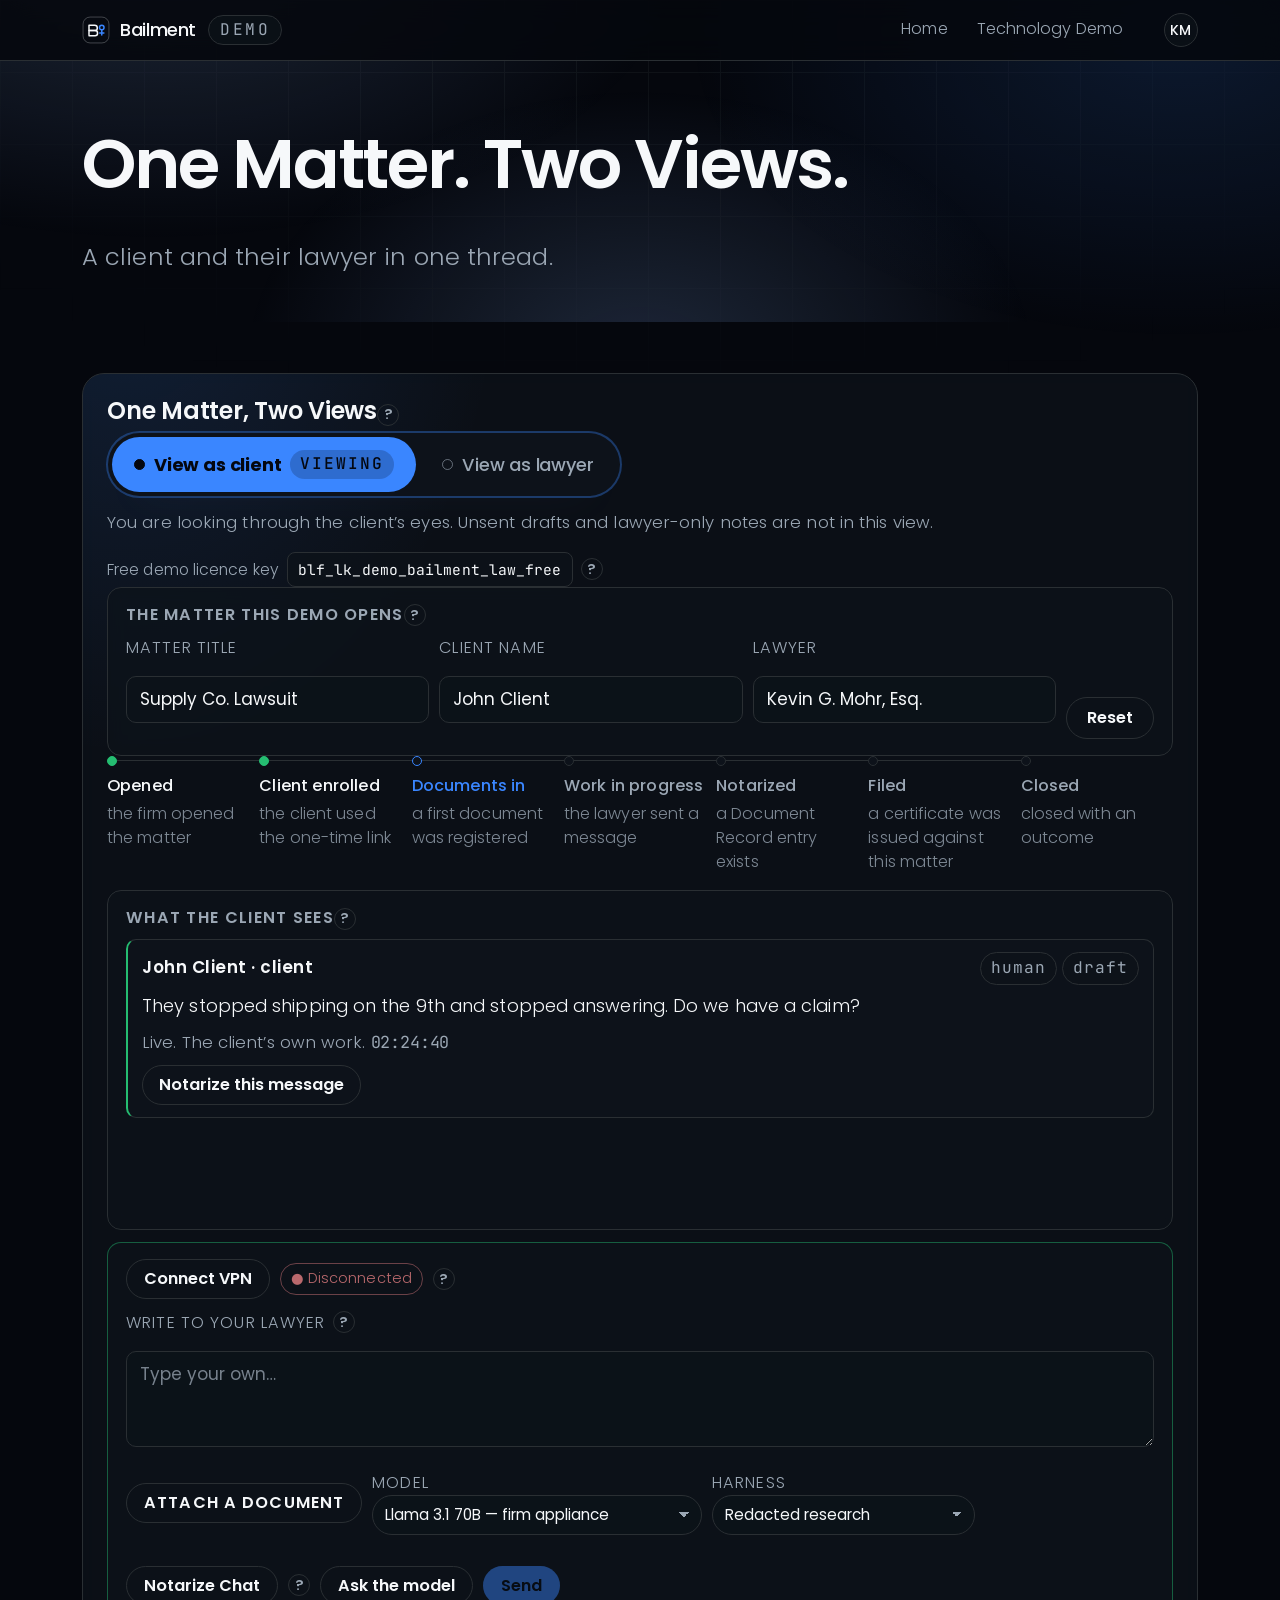
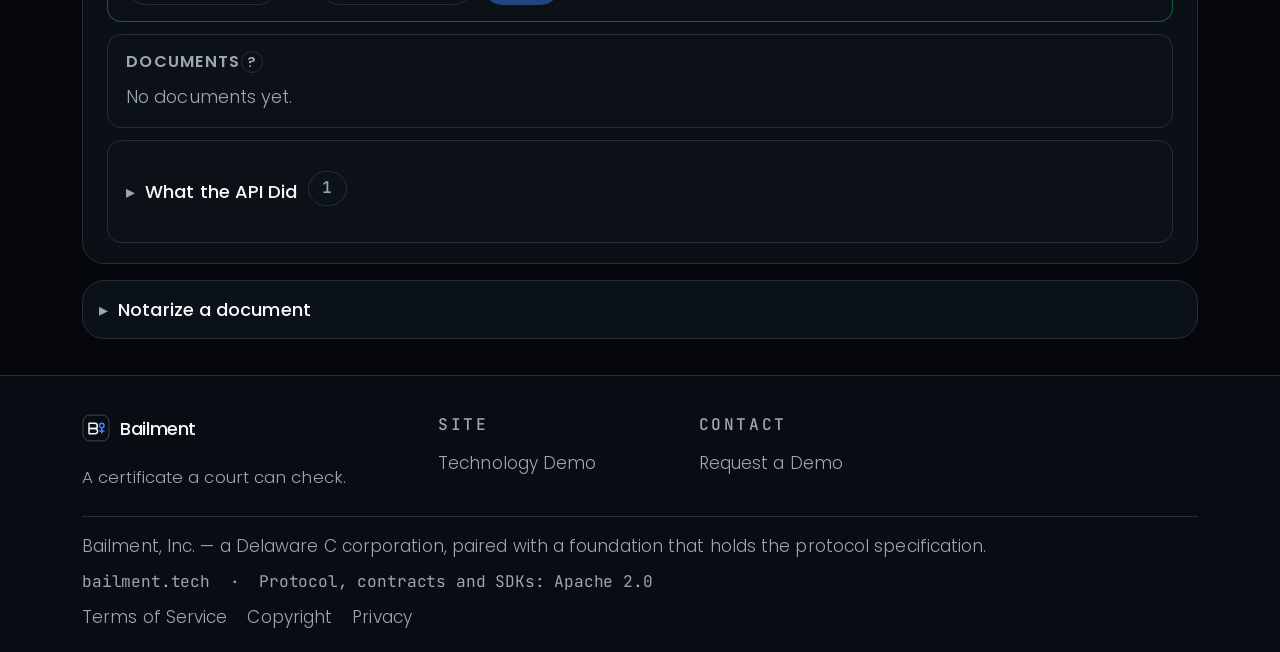
==== workplace.html @ ba3ec566 "Bailment site (bailment.tech) Co-Authored-By: Claude Opus 5.5 <noreply@anthropic.com>" ====
<!DOCTYPE html>
<html lang="en">
<head>
  <meta charset="utf-8">
  <meta name="viewport" content="width=device-width, initial-scale=1">
  <meta http-equiv="Cache-Control" content="no-cache">
  <title>Workplace &mdash; one matter, two views | Bailment</title>
  <meta name="description" content="A client and their lawyer in one thread, with AI on the firm's own hardware. Flip the switch and see what each side can see.">
  <meta name="color-scheme" content="dark">
  <link rel="canonical" href="https://bailment.tech/workplace.html">
  <link rel="icon" href="assets/favicon.svg" type="image/svg+xml">
  <meta property="og:type" content="website">
  <meta property="og:site_name" content="Bailment">
  <meta property="og:title" content="Workplace &mdash; one matter, two views | Bailment">
  <meta property="og:description" content="A client and their lawyer in one thread, with AI on the firm's own hardware. Flip the switch and see what each side can see.">
  <meta property="og:url" content="https://bailment.tech/workplace.html">
  <meta property="og:image" content="https://bailment.tech/assets/og.png">
  <meta property="og:image:width" content="1200">
  <meta property="og:image:height" content="630">
  <meta property="og:image:alt" content="Bailment - a certificate a court can check">
  <meta name="twitter:card" content="summary_large_image">
  <meta name="twitter:title" content="Workplace &mdash; one matter, two views | Bailment">
  <meta name="twitter:description" content="A client and their lawyer in one thread, with AI on the firm's own hardware. Flip the switch and see what each side can see.">
  <meta name="twitter:image" content="https://bailment.tech/assets/og.png">
  <link rel="stylesheet" href="style.css?v=12">
  <link rel="stylesheet" href="app/app.css?v=20">
</head>
<body>
<a class="skip" href="#main">Skip to content</a>
<header class="nav">
  <div class="wrap nav-inner">
    <a class="brand" href="index.html">
      <svg viewBox="0 0 32 32" role="img" aria-label="Bailment mark" focusable="false"><title>Bailment</title><rect x="1.2" y="1.2" width="29.6" height="29.6" rx="8" fill="none" stroke="currentColor" stroke-opacity=".28"/><path d="M8 21.5V10.5h6.4a3.1 3.1 0 0 1 0 6.2H8" fill="none" stroke="currentColor" stroke-width="1.7" stroke-linecap="round" stroke-linejoin="round"/><path d="M8 16.7h6.9a2.9 2.9 0 0 1 0 5.8H8" fill="none" stroke="currentColor" stroke-width="1.7" stroke-linecap="round" stroke-linejoin="round"/><circle cx="22.6" cy="13.1" r="2.6" fill="none" stroke="#3A86FF" stroke-width="1.7"/><path d="M22.6 15.7v5.9" stroke="#3A86FF" stroke-width="1.7" stroke-linecap="round"/><path d="M20.2 19.4h4.8" stroke="#3A86FF" stroke-width="1.7" stroke-linecap="round"/></svg>
      <span class="brand-name">Bailment</span>
    </a>
    <span class="stage" data-config="demoBanner" title="Working demonstration, not a production deployment">demo</span>
    <nav aria-label="Main">
      <ul class="nav-links">
        <li><a href="index.html">Home</a></li>
        <li><a href="all-together.html">Technology Demo</a></li>
      </ul>
    </nav>
  </div>
</header>

<main id="main">

<section class="hero">
  <div class="wrap">
    <h1>One Matter. Two Views.</h1>
    <p class="lead">A client and their lawyer in one thread.</p>
  </div>
</section>

<section class="section tight">
  <div class="wrap">
    <!-- MOUNT POINT: workplace console (app/workplace.js) -->
    <section class="widget" id="widget-workplace" data-widget="workplace" aria-label="Workplace console">
      <p class="widget-placeholder">Loading&hellip;</p>
    </section>
    <!-- END MOUNT POINT -->
    <details class="wp-fold" id="notarize">
      <summary>Notarize a document</summary>
      <!-- MOUNT POINT: notarize demo (app/notarize.js) -->
      <section class="widget" id="widget-notarize" data-widget="notarize" aria-label="Notarize demo">
        <p class="widget-placeholder">Loading&hellip;</p>
      </section>
      <!-- END MOUNT POINT -->
    </details>

<dialog id="wp-certify" class="wp-dialog" aria-label="Certificate generator">
  <form method="dialog" class="wp-dialog-top">
    <strong>Certify this document</strong>
    <button class="btn ghost" value="close">Close</button>
  </form>
  <!-- MOUNT POINT: the same certificate builder the Certificate Generator page mounts -->
  <section class="widget" id="widget-certificate" data-widget="certificate" data-mode="build" aria-label="Certificate builder">
    <p class="widget-placeholder">Loading&hellip;</p>
  </section>
  <!-- END MOUNT POINT -->
</dialog>
  </div>
</section>

</main>

<footer class="footer">
  <div class="wrap">
    <div class="footer-grid">
      <div>
        <a class="brand" href="index.html">
          <svg viewBox="0 0 32 32" role="img" aria-label="Bailment mark" focusable="false"><title>Bailment</title><rect x="1.2" y="1.2" width="29.6" height="29.6" rx="8" fill="none" stroke="currentColor" stroke-opacity=".28"/><path d="M8 21.5V10.5h6.4a3.1 3.1 0 0 1 0 6.2H8" fill="none" stroke="currentColor" stroke-width="1.7" stroke-linecap="round" stroke-linejoin="round"/><path d="M8 16.7h6.9a2.9 2.9 0 0 1 0 5.8H8" fill="none" stroke="currentColor" stroke-width="1.7" stroke-linecap="round" stroke-linejoin="round"/><circle cx="22.6" cy="13.1" r="2.6" fill="none" stroke="#3A86FF" stroke-width="1.7"/><path d="M22.6 15.7v5.9" stroke="#3A86FF" stroke-width="1.7" stroke-linecap="round"/><path d="M20.2 19.4h4.8" stroke="#3A86FF" stroke-width="1.7" stroke-linecap="round"/></svg>
          <span class="brand-name">Bailment</span>
        </a>
        <p class="muted" style="margin-top:14px;max-width:36ch;font-size:.98rem">
          A certificate a court can check.
        </p>
      </div>
      <div>
        <h4>Site</h4>
        <ul>
          <li><a href="all-together.html">Technology Demo</a></li>
        </ul>
      </div>
      <div>
        <h4>Contact</h4>
        <ul>
          <li><a href="mailto:admin@bailment.tech" data-config="contactEmail">Request a Demo</a></li>
          </ul>
      </div>
    </div>
    <div class="footer-bottom">
      <p>Bailment, Inc. &mdash; a Delaware C corporation, paired with a foundation that holds the protocol specification.</p>
      <p class="mono">bailment.tech &nbsp;&middot;&nbsp; Protocol, contracts and SDKs: Apache&nbsp;2.0</p>
      <ul class="footer-legal">
        <li><a href="terms.html">Terms of Service</a></li>
        <li><a href="copyright.html">Copyright</a></li>
        <li><a href="privacy.html">Privacy</a></li>
      </ul>
    </div>
  </div>
</footer>
<script src="app/crypto.js?v=5"></script>
<script src="app/ui.js?v=11"></script>
<script src="app/notarize.js?v=9"></script>
<script src="app/certificate.js?v=21"></script>
<script src="app/workplace.js?v=28"></script>
<script>
window.addEventListener('load', function () {
  setTimeout(function () {
    var mounts = document.querySelectorAll('.widget');
    for (var i = 0; i < mounts.length; i++) {
      if (!mounts[i].querySelector('.widget-placeholder')) continue;
      mounts[i].innerHTML =
        '<p class="widget-placeholder">This demo did not load. If you opened the page from a file, ' +
        'run <b>serve.bat</b> in the project folder (or <b>python -m http.server 8000 --directory site</b>) ' +
        'and reopen it at <b>http://localhost:8000</b>.</p>';
    }
  }, 600);
});
</script>
<script src="app/profile.js?v=4"></script>
<script src="app/config.js?v=8"></script>
</body>
</html>
---- style.css ----
@import url("tokens.css?v=3");

/* Self-hosted fonts. No request leaves the visitor's browser for a third party.
   Files in assets/fonts/, latin subset, from Google Fonts under the SIL Open Font License. */
@font-face{font-family:Poppins;font-style:normal;font-weight:300;font-display:swap;src:url("assets/fonts/poppins-300.woff2") format("woff2")}
@font-face{font-family:Poppins;font-style:normal;font-weight:400;font-display:swap;src:url("assets/fonts/poppins-400.woff2") format("woff2")}
@font-face{font-family:Poppins;font-style:normal;font-weight:500;font-display:swap;src:url("assets/fonts/poppins-500.woff2") format("woff2")}
@font-face{font-family:Poppins;font-style:normal;font-weight:600;font-display:swap;src:url("assets/fonts/poppins-600.woff2") format("woff2")}
@font-face{font-family:'JetBrains Mono';font-style:normal;font-weight:100 800;font-display:swap;src:url("assets/fonts/jetbrains-mono-var.woff2") format("woff2")}


/* ---------------------------------------------------------------------------
   Bailment / Bailee — shared stylesheet
   Dark canvas, glass panels, hairline borders, radial halos, pill chips.
   Colours and fonts come from tokens.css. Do not redefine them here.
--------------------------------------------------------------------------- */

*,*::before,*::after{box-sizing:border-box}

/* :root, not html, on purpose. app/config.js appends a <style data-bailee-theme>
   block LAST in the head, and it used to carry `html{font-size:calc(100% * ...)}`
   and `body{font-size:calc(16px * ...)}` — which dragged the page back to a 16px
   root and a 16px body, exactly the "smaller and harder to read" Kevin reported.
   Two fixes, belt and braces: config.js now repeats these authored numbers
   (106.25% and 1.06rem) instead of 16px, AND a (0,1,0) `:root` with a (0,0,2)
   `html body` outranks that block's (0,0,1) selectors whatever the source order.
   Both still read --font-scale, so an administrator's scale hook keeps working on
   top of 17px. If these numbers move, move the pair in app/config.js with them. */
:root{
  -webkit-text-size-adjust:100%;
  scroll-behavior:smooth;
  /* UI pass v4: root is 106.25% of the reader's default (17px), so browser font
     settings still win. Every rem below is 17px-based. */
  font-size:calc(106.25% * var(--font-scale,1));
}

html body{
  margin:0;
  background:var(--canvas);
  color:var(--ink);
  font-family:var(--font-body);
  font-size:1.06rem;   /* ~18px, and stays 18px under the theme block */
  line-height:1.62;
  font-weight:300;
  letter-spacing:.005em;
  -webkit-font-smoothing:antialiased;
  overflow-x:hidden;
}

/* Page-wide ambient grid + halo, drawn behind everything. */
body::before{
  content:"";
  position:fixed; inset:0; z-index:-2;
  background-image:
    linear-gradient(to right,  var(--border-hairline) 1px, transparent 1px),
    linear-gradient(to bottom, var(--border-hairline) 1px, transparent 1px);
  background-size:72px 72px;
  opacity:.34;
  -webkit-mask-image:radial-gradient(ellipse 90% 60% at 50% 0%, #000 0%, transparent 78%);
  mask-image:radial-gradient(ellipse 90% 60% at 50% 0%, #000 0%, transparent 78%);
  pointer-events:none;
}
body::after{
  content:"";
  position:fixed; inset:0; z-index:-1;
  background:
    radial-gradient(760px 420px at 12% -6%,  var(--fx-halo-a), transparent 70%),
    radial-gradient(680px 420px at 92% 4%,   var(--fx-halo-b), transparent 72%);
  pointer-events:none;
}

img,svg{max-width:100%}
a{color:var(--accent);text-decoration:none}
a:hover{color:var(--accent-hover)}
a:focus-visible,button:focus-visible,input:focus-visible,select:focus-visible{
  outline:2px solid var(--accent); outline-offset:3px; border-radius:6px;
}

/* --- Type ---------------------------------------------------------------- */

h1,h2,h3,h4{
  font-family:var(--font-heading);
  font-weight:500;
  line-height:1.12;
  letter-spacing:-.022em;
  margin:0 0 .5em;
  color:var(--ink);
}
h1{font-size:clamp(2.1rem,6.4vw,4.1rem);font-weight:600;letter-spacing:-.032em}
h2{font-size:clamp(1.55rem,3.6vw,2.5rem);letter-spacing:-.026em}
h3{font-size:clamp(1.16rem,1.8vw,1.42rem);font-weight:500}
h4{font-size:1.06rem;font-weight:500}
p{margin:0 0 .92em}
p:last-child{margin-bottom:0}
strong{font-weight:500;color:var(--ink)}
small{font-size:.95rem}

.lead{
  font-size:clamp(1.14rem,2vw,1.42rem);
  line-height:1.56;
  color:var(--fg-muted);
  font-weight:300;
  max-width:62ch;
}
.muted{color:var(--fg-muted)}
.mono{font-family:var(--font-mono);font-size:.95em;letter-spacing:-.01em}
.hash{
  font-family:var(--font-mono);
  font-size:.95rem;
  line-height:1.55;
  color:var(--brand-200);
  word-break:break-all;
  letter-spacing:-.02em;
}
.accent{color:var(--accent)}

.eyebrow{
  display:inline-block;
  font-family:var(--font-mono);
  font-size:.95rem;
  font-weight:500;
  letter-spacing:.18em;
  line-height:1.45;
  text-transform:uppercase;
  color:var(--accent);
  margin:0 0 .7rem;
}
.eyebrow.dim{color:var(--fg-muted)}

/* --- Layout -------------------------------------------------------------- */

.wrap{
  width:100%;
  max-width:var(--maxw);
  margin-inline:auto;
  padding-inline:clamp(18px,4vw,32px);
}
.section{padding-block:clamp(34px,4.2vw,60px);position:relative}
.section.tight{padding-block:clamp(24px,2.8vw,40px)}
.section + .section{border-top:1px solid var(--border-hairline)}
.section-head{max-width:70ch;margin-bottom:clamp(14px,2vw,24px)}
.section-head p{color:var(--fg-muted)}

.grid{display:grid;gap:18px}
@media(min-width:640px){
  .grid.cols-2{grid-template-columns:repeat(2,1fr)}
  .grid.cols-3{grid-template-columns:repeat(2,1fr)}
  .grid.cols-4{grid-template-columns:repeat(2,1fr)}
}
@media(min-width:960px){
  .grid.cols-3{grid-template-columns:repeat(3,1fr)}
  .grid.cols-4{grid-template-columns:repeat(4,1fr)}
  .grid.split{grid-template-columns:1.05fr .95fr;gap:clamp(24px,4vw,56px);align-items:center}
}
.stack > * + *{margin-top:clamp(12px,1.6vw,18px)}

/* --- Nav ----------------------------------------------------------------- */

.nav{
  position:sticky; top:0; z-index:50;
  background:color-mix(in srgb, var(--canvas) 86%, transparent);
  backdrop-filter:blur(14px);
  -webkit-backdrop-filter:blur(14px);
  border-bottom:1px solid var(--border-hairline);
}
/* UI pass v3 — the row must never drop a link.
   Wide (>=1160px): brand + all seven links on one line.
   Narrower: the links take their own full-width line and become a single
   NO-WRAP horizontal strip that scrolls. Nothing wraps below the fold and
   all seven labels stay reachable at 360 / 768 / 1280 and at 1440@150%. */
.nav-inner{
  display:flex; align-items:center; gap:12px;
  min-height:60px;
  flex-wrap:wrap;
  padding-block:8px;
}
.nav-inner > nav{order:3;flex:1 1 100%;min-width:0}
@media(min-width:1160px){
  .nav-inner > nav{order:0;flex:0 1 auto;margin-left:auto}
}
.brand{display:inline-flex;align-items:center;gap:10px;color:var(--ink);flex:0 0 auto}
.brand:hover{color:var(--ink)}
.brand svg{display:block;width:28px;height:28px;flex:0 0 auto}
.brand-name{font-weight:500;font-size:1.06rem;letter-spacing:-.02em;white-space:nowrap}
.brand-name span{color:var(--fg-muted);font-weight:300}

.nav-links{
  display:flex; align-items:center; gap:3px;
  flex-wrap:nowrap;
  overflow-x:auto; overflow-y:hidden;
  overscroll-behavior-x:contain;
  -webkit-overflow-scrolling:touch;
  scrollbar-width:thin;
  scrollbar-color:var(--accent-ring) transparent;
  scroll-snap-type:x proximity;
  list-style:none; padding:0 2px 3px; margin-block:0;
  max-width:100%;
}
.nav-links::-webkit-scrollbar{height:4px}
.nav-links::-webkit-scrollbar-thumb{background:var(--accent-ring);border-radius:999px}
.nav-links::-webkit-scrollbar-track{background:transparent}
.nav-links li{flex:0 0 auto;scroll-snap-align:center}
.nav-links a{
  display:inline-block;
  padding:8px 12px;
  border-radius:999px;
  font-size:.95rem;
  line-height:1.3;
  color:var(--fg-muted);
  border:1px solid transparent;
  white-space:nowrap;
}
.nav-links a:hover{color:var(--ink);background:var(--chip-bg)}
.nav-links a[aria-current="page"]{
  color:var(--ink);
  background:var(--accent-subtle);
  border-color:var(--accent-ring);
}
@media(max-width:560px){
  .nav-inner{min-height:0;gap:10px}
  .nav-links{gap:2px}
  .nav-links a{padding:8px 10px}
}


/* --- Buttons ------------------------------------------------------------- */

.btn{
  display:inline-flex;align-items:center;justify-content:center;gap:9px;
  padding:12px 22px;
  border-radius:999px;
  border:1px solid transparent;
  font-family:var(--font-body);
  font-size:1rem;font-weight:500;
  line-height:1;
  cursor:pointer;
  text-align:center;
  transition:background .15s ease,border-color .15s ease,color .15s ease,transform .15s ease;
}
.btn svg{width:16px;height:16px;flex:0 0 auto}
.btn-primary{background:var(--accent);color:#04070d;border-color:var(--accent)}
.btn-primary:hover{background:var(--accent-hover);border-color:var(--accent-hover);color:#04070d}
.btn-ghost{background:var(--chip-bg);color:var(--ink);border-color:var(--border-hairline)}
.btn-ghost:hover{color:var(--ink);border-color:var(--accent-ring);background:var(--accent-subtle)}
.btn-row{display:flex;flex-wrap:wrap;gap:12px;margin-top:16px}
@media(max-width:400px){.btn{width:100%}}

/* --- Panels & chips ------------------------------------------------------ */

.panel{
  background:var(--panel-bg);
  border:1px solid var(--border-hairline);
  border-radius:var(--radius);
  padding:clamp(20px,2.6vw,28px);
  backdrop-filter:blur(8px);
  -webkit-backdrop-filter:blur(8px);
  position:relative;
}
/* backdrop-filter makes every panel its own stacking context, so a "?" tip would sit under
   the next panel; lift the panel whose tip is open */
.panel:has(.wm-help:hover),.panel:has(.wm-q:focus){z-index:5}
.panel.lg{border-radius:var(--radius-lg);padding:clamp(24px,3.4vw,40px)}
.panel.hl{border-color:var(--accent-ring);box-shadow:0 0 0 1px var(--accent-ring),0 24px 60px -40px var(--fx-glow)}
.panel h3{margin-bottom:.4em}
.panel p:last-child{margin-bottom:0}

.card-num{
  font-family:var(--font-mono);
  font-size:.95rem;letter-spacing:.14em;line-height:1.45;
  color:var(--accent);
  display:block;margin-bottom:9px;
}

.chip{
  display:inline-flex;align-items:center;gap:7px;
  padding:5px 12px;
  border-radius:999px;
  background:var(--chip-bg);
  border:1px solid var(--border-hairline);
  font-family:var(--font-mono);
  font-size:.95rem;
  line-height:1.4;
  letter-spacing:.06em;
  color:var(--fg-muted);
  white-space:nowrap;
}
.chip.on{color:var(--brand-200);border-color:var(--accent-ring);background:var(--accent-subtle)}
.chip-row{display:flex;flex-wrap:wrap;gap:8px}
.dot{width:6px;height:6px;border-radius:50%;background:var(--accent);flex:0 0 auto}

/* --- Stat band ----------------------------------------------------------- */

.stats{
  display:grid;gap:1px;
  background:var(--border-hairline);
  border:1px solid var(--border-hairline);
  border-radius:var(--radius);
  overflow:hidden;
  grid-template-columns:1fr;
}
@media(min-width:560px){.stats{grid-template-columns:repeat(2,1fr)}}
@media(min-width:960px){.stats{grid-template-columns:repeat(auto-fit,minmax(180px,1fr))}}
.stat{background:var(--neutral-950);padding:18px}
.stat b{
  display:block;
  font-size:clamp(1.6rem,3vw,2.1rem);
  font-weight:600;line-height:1.05;letter-spacing:-.03em;
  color:var(--ink);
  margin-bottom:6px;
}
.stat span{display:block;font-size:.95rem;color:var(--fg-muted);line-height:1.5}

/* --- Tables -------------------------------------------------------------- */

.scroll-x{
  overflow-x:auto;
  -webkit-overflow-scrolling:touch;
  border:1px solid var(--border-hairline);
  border-radius:var(--radius);
  background:var(--panel-bg);
}
.scroll-x > table{border:0;border-radius:0;background:transparent;margin:0;min-width:520px}
table{
  width:100%;
  border-collapse:collapse;
  font-size:1rem;
  line-height:1.55;
}
caption{
  caption-side:top;
  text-align:left;
  padding:14px 16px 0;
  color:var(--fg-muted);
  font-size:.95rem;
}
th,td{
  text-align:left;
  vertical-align:top;
  padding:12px 16px;
  border-bottom:1px solid var(--border-hairline);
}
thead th{
  font-family:var(--font-mono);
  font-weight:500;
  font-size:.95rem;
  letter-spacing:.12em;
  line-height:1.4;
  text-transform:uppercase;
  color:var(--accent);
  white-space:nowrap;
}
tbody th{font-weight:500;color:var(--ink)}
tbody td{color:var(--fg-muted)}
tbody tr:last-child th,tbody tr:last-child td{border-bottom:0}
tbody tr:hover td,tbody tr:hover th{background:color-mix(in srgb,var(--brand-400) 5%,transparent)}
td .mono,th .mono{color:var(--brand-200)}
.num{font-family:var(--font-mono);color:var(--brand-200);white-space:nowrap}

/* --- Lists --------------------------------------------------------------- */

.ticks{list-style:none;padding:0;margin:0}
.ticks li{
  position:relative;
  padding-left:26px;
  margin-bottom:9px;
  color:var(--fg-muted);
}
.ticks li:last-child{margin-bottom:0}
.ticks li::before{
  content:"";
  position:absolute;left:0;top:.62em;
  width:9px;height:9px;border-radius:2px;
  background:var(--accent);
  box-shadow:0 0 12px var(--fx-glow);
}
.ticks.no li::before{background:var(--fg-muted);opacity:.5;box-shadow:none}
.ticks li strong{color:var(--ink)}

.kv{list-style:none;padding:0;margin:0}
.kv li{
  display:flex;flex-wrap:wrap;gap:6px 14px;
  padding:10px 0;
  border-bottom:1px solid var(--border-hairline);
}
.kv li:last-child{border-bottom:0}
.kv b{font-weight:500;min-width:180px;flex:0 0 auto}
.kv span{color:var(--fg-muted);flex:1 1 220px}

/* --- Hero ---------------------------------------------------------------- */

.hero{
  position:relative;
  padding-block:clamp(34px,5vw,68px) clamp(24px,3.6vw,46px);
  overflow:hidden;
}
.hero::before{
  content:"";
  position:absolute;
  left:50%;top:-30%;
  width:min(1100px,150vw);height:min(760px,110vw);
  transform:translateX(-50%);
  background:radial-gradient(closest-side, var(--fx-halo-a), transparent 72%);
  pointer-events:none;
}
.hero .wrap{position:relative}
.hero h1{max-width:18ch}
.hero .lead{margin-top:16px}

/* --- Certificate mock (hero visual) -------------------------------------- */

.cert{
  background:linear-gradient(160deg,color-mix(in srgb,var(--neutral-900) 72%,transparent),var(--panel-bg));
  border:1px solid var(--border-hairline);
  border-radius:var(--radius-lg);
  padding:clamp(20px,2.6vw,28px);
  box-shadow:0 40px 90px -60px var(--fx-glow);
  backdrop-filter:blur(10px);
  -webkit-backdrop-filter:blur(10px);
}
.cert-top{
  display:flex;justify-content:space-between;align-items:center;gap:12px;
  padding-bottom:14px;margin-bottom:16px;
  border-bottom:1px solid var(--border-hairline);
}
.cert-title{font-family:var(--font-mono);font-size:.95rem;letter-spacing:.12em;line-height:1.4;text-transform:uppercase;color:var(--fg-muted)}
.cert-claim{
  display:flex;gap:11px;align-items:flex-start;
  padding:10px 0;
  border-bottom:1px solid var(--border-hairline);
  font-size:1rem;
  line-height:1.5;
}
.cert-claim:last-of-type{border-bottom:0}
.cert-claim svg{width:17px;height:17px;flex:0 0 auto;margin-top:3px;color:var(--accent)}
.cert-foot{
  margin-top:16px;padding-top:14px;
  border-top:1px solid var(--border-hairline);
}

/* --- Diagrams ------------------------------------------------------------ */

.diagram{
  border:1px solid var(--border-hairline);
  border-radius:var(--radius);
  background:var(--panel-bg);
  padding:clamp(14px,2vw,22px);
  overflow-x:auto;
  -webkit-overflow-scrolling:touch;
}
.diagram svg{display:block;height:auto;min-width:880px;width:100%}
figure{margin:0}
figure > figcaption{margin-top:12px;font-size:.95rem;line-height:1.55;color:var(--fg-muted);max-width:76ch}

.stage{
  display:inline-flex;align-items:center;
  padding:3px 11px;
  border-radius:999px;
  border:1px solid var(--border-hairline);
  background:var(--chip-bg);
  font-family:var(--font-mono);
  font-size:.95rem;letter-spacing:.16em;line-height:1.4;text-transform:uppercase;
  color:var(--fg-muted);
  flex:0 0 auto;
}

.stage-note{
  display:flex;gap:10px;align-items:flex-start;
  margin:16px 0 0;
  font-size:.98rem;
  line-height:1.55;
  color:var(--fg-muted);
}
.stage-note::before{
  content:"";
  width:6px;height:6px;border-radius:50%;
  background:var(--accent);
  flex:0 0 auto;margin-top:.55em;
}

.skip{
  position:absolute;left:-9999px;top:0;
  background:var(--accent);color:#04070d;
  padding:10px 16px;border-radius:0 0 var(--radius-sm) 0;
  font-size:1rem;z-index:100;
}
.skip:focus{left:0;color:#04070d}
.dg-box{fill:var(--neutral-950);stroke:var(--border-hairline)}
.dg-box-a{fill:var(--accent-subtle);stroke:var(--accent-ring)}
.dg-t{fill:var(--ink);font-family:var(--font-body);font-size:13px;font-weight:400}
.dg-s{fill:var(--fg-muted);font-family:var(--font-mono);font-size:10.5px;letter-spacing:.06em}
.dg-l{fill:var(--accent);font-family:var(--font-mono);font-size:10px;letter-spacing:.06em}
.dg-line{stroke:var(--border-hairline);stroke-width:1.2;fill:none}
.dg-line-a{stroke:var(--accent);stroke-width:1.4;fill:none;opacity:.85}
.dg-bar{fill:var(--accent)}
.dg-bar-n{fill:var(--tint-ember)}
.dg-grid{stroke:var(--border-hairline);fill:none}

/* --- Callouts ------------------------------------------------------------ */

.note{
  border-left:2px solid var(--accent);
  padding:4px 0 4px 18px;
  color:var(--fg-muted);
  margin:16px 0;
}
.note strong{color:var(--ink)}
.quote{
  font-size:clamp(1.05rem,2.2vw,1.42rem);
  line-height:1.5;
  font-weight:300;
  letter-spacing:-.018em;
  color:var(--ink);
  max-width:56ch;
}
.quote cite{display:block;margin-top:13px;font-size:.95rem;line-height:1.45;font-style:normal;color:var(--fg-muted);font-family:var(--font-mono);letter-spacing:.1em;text-transform:uppercase}

/* --- CTA band ------------------------------------------------------------ */

.cta{
  position:relative;
  border:1px solid var(--accent-ring);
  border-radius:var(--radius-lg);
  padding:clamp(24px,4vw,48px);
  background:
    radial-gradient(700px 320px at 50% 0%, var(--fx-halo-b), transparent 70%),
    var(--panel-bg);
  text-align:center;
  overflow:hidden;
}
.cta h2{max-width:22ch;margin-inline:auto}
.cta .lead{margin-inline:auto}
.cta .btn-row{justify-content:center}

/* --- Widget mount points ------------------------------------------------- */

.widget{
  display:block;
  background:var(--panel-bg);
  border:1px solid var(--border-hairline);
  border-radius:var(--radius);
  padding:clamp(20px,2.6vw,28px);
  margin-block:16px;
  backdrop-filter:blur(8px);
  -webkit-backdrop-filter:blur(8px);
}
.widget-placeholder{color:var(--fg-muted);font-family:var(--font-mono);font-size:.95rem;line-height:1.6;margin:0}

/* --- Footer -------------------------------------------------------------- */

.footer{
  border-top:1px solid var(--border-hairline);
  padding-block:clamp(24px,3.2vw,38px) 22px;
  background:color-mix(in srgb,var(--neutral-950) 55%,transparent);
}
.footer-grid{display:grid;gap:22px;grid-template-columns:1fr}
@media(min-width:720px){.footer-grid{grid-template-columns:1.4fr 1fr 1fr 1fr}}
.footer h4{
  font-family:var(--font-mono);font-size:.95rem;font-weight:500;
  letter-spacing:.16em;line-height:1.4;text-transform:uppercase;color:var(--fg-muted);
  margin-bottom:11px;
}
.footer ul{list-style:none;padding:0;margin:0}
.footer li{margin-bottom:6px}
.footer li a{color:var(--fg-muted);font-size:1rem}
.footer li a:hover{color:var(--ink)}
.footer-bottom{
  margin-top:clamp(16px,2.4vw,24px);
  padding-top:16px;
  border-top:1px solid var(--border-hairline);
  display:flex;flex-wrap:wrap;gap:10px 22px;justify-content:space-between;
  font-size:1rem;line-height:1.55;color:var(--fg-muted);
}
.footer-bottom p{margin:0}
/* legal placeholders live in the footer only, never in the top nav */
.footer-legal{
  flex:1 1 100%;
  display:flex;flex-wrap:wrap;gap:6px 20px;
  list-style:none;margin:0;padding:0;
}
.footer-legal li{margin:0}
.footer-legal a{color:var(--fg-muted);font-size:1rem}
.footer-legal a:hover{color:var(--ink)}

/* --- Small screens ------------------------------------------------------- */

@media(max-width:400px){
  html body{font-size:1.02rem}
  .panel,.cert,.widget{padding:18px}
  th,td{padding:11px 12px}
}

@media(prefers-reduced-motion:reduce){
  :root{scroll-behavior:auto}
  *{transition-duration:.01ms !important;animation-duration:.01ms !important}
}

/* Home hero certificate: the two actions sit under "Check It". Black pills, blue glow on hover. */
.cert-foot .btn-row{margin-top:12px}
.cert-foot .btn{background:#000;color:#fff;border-color:#000;transition:box-shadow .15s ease,border-color .15s ease,transform .15s ease}
.cert-foot .btn:hover,.cert-foot .btn:focus-visible{
  background:#000;color:#fff;border-color:var(--accent);
  box-shadow:0 0 0 1px var(--accent),0 0 20px 2px color-mix(in srgb,var(--accent) 55%,transparent);
}

/* ------------------------------------------------------------ the profile
   One identity, reachable from every page. The avatar sits at the end of the nav. */
.pf-button{
  margin-left:14px;display:inline-flex;align-items:center;justify-content:center;
  background:none;border:0;padding:0;cursor:pointer;
}
.pf-avatar{
  display:inline-flex;align-items:center;justify-content:center;
  width:34px;height:34px;border-radius:999px;
  background:var(--chip-bg);color:var(--ink);
  border:1px solid var(--border-hairline);
  font-family:var(--font-body);font-size:.82rem;font-weight:500;letter-spacing:.02em;
}
.pf-button:hover .pf-avatar,.pf-button:focus-visible .pf-avatar{border-color:var(--accent);color:var(--accent)}
.pf-dialog{
  width:min(820px,94vw);max-height:88vh;overflow:auto;padding:0 20px 20px;
  background:var(--bg-surface,#121b24);color:var(--ink);
  border:1px solid var(--border-hairline);border-radius:var(--radius-lg);
}
.pf-dialog::backdrop{background:rgba(2,5,12,.72)}
.pf-top{
  position:sticky;top:0;z-index:1;display:flex;align-items:center;justify-content:space-between;
  gap:16px;padding:16px 0;background:inherit;border-bottom:1px solid var(--border-hairline);
}
.pf-who{display:flex;align-items:center;gap:12px}
.pf-who small{display:block;color:var(--fg-muted);font-size:.86rem}
.pf-tabs{display:flex;flex-wrap:wrap;gap:8px;padding:14px 0}
.pf-tab{
  background:var(--chip-bg);color:var(--fg-muted);border:1px solid var(--border-hairline);
  border-radius:999px;padding:7px 14px;font-family:var(--font-body);font-size:.9rem;cursor:pointer;
}
.pf-tab.on,.pf-tab:hover{color:var(--ink);border-color:var(--accent)}
.pf-pane{padding-bottom:8px}
.pf-field{display:block;margin:10px 0}
.pf-field span{display:block;font-size:.8rem;letter-spacing:.08em;text-transform:uppercase;color:var(--fg-muted);margin-bottom:6px}
.pf-field input{
  width:100%;background:var(--chip-bg);color:var(--ink);border:1px solid var(--border-hairline);
  border-radius:10px;padding:10px 13px;font-family:var(--font-body);font-size:1rem;
}
.pf-line{display:flex;justify-content:space-between;gap:16px;padding:9px 0;border-bottom:1px solid var(--border-hairline)}
.pf-line span{color:var(--fg-muted)}
.pf-key{margin:14px 0}
.pf-keylabel{display:block;font-size:.8rem;letter-spacing:.08em;text-transform:uppercase;color:var(--fg-muted);margin-bottom:6px}
.pf-key textarea{
  width:100%;background:var(--chip-bg);color:var(--ink);border:1px solid var(--border-hairline);
  border-radius:10px;padding:10px 13px;font-family:var(--font-mono);font-size:.86rem;word-break:break-all;
}
.pf-warn{margin:8px 0 0;padding:10px 13px;border-radius:10px;font-size:.92rem;
  background:color-mix(in srgb,#F59E0B 12%,transparent);border:1px solid color-mix(in srgb,#F59E0B 45%,transparent)}
.pf-hist{list-style:none;margin:0;padding:0}
.pf-hist li{border-bottom:1px solid var(--border-hairline)}
.pf-hist label{display:flex;align-items:center;gap:12px;padding:10px 0;cursor:pointer}
.pf-when{color:var(--fg-muted);font-size:.88rem;min-width:180px}
.pf-what{flex:1}
.pf-preview{
  white-space:pre-wrap;background:var(--chip-bg);border:1px solid var(--border-hairline);
  border-radius:10px;padding:14px;font-family:var(--font-mono);font-size:.82rem;max-height:320px;overflow:auto;
}

/* The "?" explainer, for widgets and the profile dialog alike. It lives here because
   the dialog opens on pages that do not load app.css. Requirements: app/app.css. */
.pf-dialog .pf-line{position:relative}
.pf-dialog .wm-help{display:inline-flex;align-items:center;vertical-align:middle;margin-left:6px}
:is(.widget,.pf-dialog) .wm-q{
  display:inline-flex;align-items:center;justify-content:center;
  width:22px;height:22px;padding:0;flex:0 0 auto;
  background:transparent;color:var(--fg-muted);
  border:1px solid var(--border-hairline);border-radius:999px;
  font-family:var(--font-body);font-size:.85rem;line-height:1;font-weight:600;
  cursor:help;transition:color .15s,border-color .15s;
}
:is(.widget,.pf-dialog) .wm-q:hover{color:var(--accent);border-color:var(--accent)}
:is(.widget,.pf-dialog) .wm-q:focus{outline:none;color:var(--accent);border-color:var(--accent);
  box-shadow:0 0 0 3px var(--accent-ring)}

:is(.widget,.pf-dialog) .wm-tip{
  display:none;position:absolute;z-index:30;
  left:0;right:0;top:100%;margin-top:6px;
  max-width:100%;box-sizing:border-box;
  background:var(--neutral-950);color:var(--ink);
  border:1px solid var(--accent-ring);border-radius:var(--radius-sm);
  padding:11px 13px;
  font-family:var(--font-body);font-size:.98rem;line-height:1.55;
  text-transform:none;letter-spacing:normal;font-weight:400;
  box-shadow:0 10px 30px rgba(0,0,0,.45);
  pointer-events:none;                 /* never blocks the control it explains */
}
:is(.widget,.pf-dialog) .wm-q:hover + .wm-tip,
:is(.widget,.pf-dialog) .wm-help:hover .wm-tip,
:is(.widget,.pf-dialog) .wm-q:focus + .wm-tip,
:is(.widget,.pf-dialog) .wm-q:focus-visible + .wm-tip{display:block}
/* who notarized, and the case filter */
.pf-by{font-size:.72rem;letter-spacing:.08em;text-transform:uppercase;padding:2px 8px;border-radius:999px;
  border:1px solid var(--border-hairline);color:var(--fg-muted);flex:0 0 auto}
.pf-by.client{border-color:color-mix(in srgb,var(--tint-lime) 55%,transparent);color:var(--tint-lime)}
.pf-by.lawyer{border-color:var(--accent-ring);color:var(--accent)}
.pf-filter{display:flex;align-items:center;gap:10px;margin:0 0 10px;color:var(--fg-muted);font-size:.9rem}
.pf-filter select{background:var(--neutral-950);color:var(--ink);border:1px solid var(--border-hairline);
  border-radius:999px;padding:6px 12px;color-scheme:dark;font-family:var(--font-body)}
---- app/app.css ----
/* Bailee widget styles. Tokens only — no new colours.
   Scoped under .widget so page styles are untouched. */
@import url('../tokens.css?v=3');
@import url('https://fonts.googleapis.com/css2?family=Poppins:wght@300;400;500;600&family=JetBrains+Mono:wght@400;500&display=swap');

.widget{
  font-family:var(--font-body);
  color:var(--ink);
  background:var(--panel-bg);
  border:1px solid var(--border-hairline);
  border-radius:var(--radius-lg,22px);
  padding:22px 24px 20px;
  margin:16px 0;
  position:relative;
  overflow:hidden;
  backdrop-filter:blur(8px);
}
.widget::before{
  content:'';position:absolute;inset:-40% 40% 60% -20%;pointer-events:none;
  background:radial-gradient(60% 60% at 30% 40%,var(--fx-halo-b),transparent 70%);
}
.widget > *{position:relative}

.widget h2{font-size:1.4rem;font-weight:600;margin:0 0 6px;letter-spacing:-.01em;line-height:1.25}
.widget h3{font-size:.95rem;font-weight:600;margin:0 0 9px;letter-spacing:.08em;
  text-transform:uppercase;color:var(--fg-muted);line-height:1.4}
.widget p{margin:0 0 11px;color:var(--fg-muted);font-size:1.05rem;line-height:1.6}
.widget .lede{margin-bottom:16px}
.widget a{color:var(--accent)}
.widget hr{border:0;border-top:1px solid var(--border-hairline);margin:16px 0}

/* ---- panels ---- */
.widget .panel{
  background:var(--chip-bg);border:1px solid var(--border-hairline);
  border-radius:var(--radius);padding:16px 18px;
}
.widget .panel + .panel{margin-top:12px}
.widget .cols{display:grid;gap:14px;grid-template-columns:1fr 1fr}
.widget .cols3{display:grid;gap:14px;grid-template-columns:repeat(3,1fr)}
@media (max-width:760px){.widget .cols,.widget .cols3{grid-template-columns:1fr}}

.widget .panel.chain{border-color:color-mix(in srgb,var(--accent) 45%,transparent)}
.widget .panel.local{border-color:color-mix(in srgb,var(--tint-lime) 45%,transparent)}
.widget .panel.chain h3{color:var(--accent)}
.widget .panel.local h3{color:var(--tint-lime)}

/* ---- form controls ---- */
.widget label{display:block;font-size:.95rem;letter-spacing:.07em;text-transform:uppercase;
  color:var(--fg-muted);margin:0 0 9px;line-height:1.45}
.widget .field{margin-bottom:14px}
.widget input,.widget select,.widget textarea{
  width:100%;box-sizing:border-box;background:var(--neutral-950);color:var(--ink);
  border:1px solid var(--border-hairline);border-radius:var(--radius-sm);
  padding:10px 13px;font-family:var(--font-body);font-size:1rem;line-height:1.45;
}
.widget textarea{font-family:var(--font-mono);font-size:1rem;line-height:1.6;resize:vertical}
.widget input[type=file]{padding:9px;font-size:.95rem}
.widget input:focus,.widget select:focus,.widget textarea:focus{
  outline:none;border-color:var(--accent);box-shadow:0 0 0 3px var(--accent-ring)}
.widget .inline{display:flex;gap:10px;flex-wrap:wrap;align-items:flex-end}
.widget .inline > *{flex:1 1 160px}
.widget .inline > .btn{flex:0 0 auto}

.widget .btn{
  display:inline-flex;align-items:center;gap:8px;cursor:pointer;
  background:var(--accent);color:#04070f;border:1px solid transparent;
  border-radius:999px;padding:10px 20px;font-family:var(--font-body);
  font-weight:600;font-size:.95rem;line-height:1.2;transition:background .15s,transform .05s;
}
.widget .btn:hover{background:var(--accent-hover)}
.widget .btn:active{transform:translateY(1px)}
.widget .btn[disabled]{opacity:.45;cursor:not-allowed}
.widget .btn.ghost{background:transparent;color:var(--ink);border-color:var(--border-hairline)}
.widget .btn.ghost:hover{border-color:var(--accent);color:var(--accent)}
.widget .actions{display:flex;gap:10px;flex-wrap:wrap;margin:12px 0 0}

/* ---- mono, chips, status ---- */
.widget code,.widget .mono{font-family:var(--font-mono);font-size:.95rem;line-height:1.6;word-break:break-all}
.widget .monoblock{
  background:var(--neutral-950);border:1px solid var(--border-hairline);
  border-radius:var(--radius-sm);padding:11px 13px;margin:8px 0;cursor:pointer;
  transition:border-color .15s;
}
.widget .monoblock:hover{border-color:var(--accent)}
.widget .monoblock.copied{border-color:var(--tint-lime)}
.widget .mb-label{display:block;font-size:.95rem;letter-spacing:.09em;text-transform:uppercase;
  color:var(--fg-muted);margin-bottom:9px;line-height:1.45}
.widget .monoblock code{color:var(--brand-200)}

.widget .chip{display:inline-block;background:var(--chip-bg);border:1px solid var(--border-hairline);
  border-radius:999px;padding:5px 13px;font-size:.95rem;line-height:1.4;color:var(--fg-muted);margin:0 6px 6px 0}
.widget .chip.on{border-color:var(--accent);color:var(--accent)}

.widget .kv{display:flex;gap:14px;justify-content:space-between;align-items:baseline;
  padding:9px 0;border-bottom:1px dashed var(--border-hairline)}
.widget .kv:last-child{border-bottom:0}
.widget .kv .k{font-size:.95rem;letter-spacing:.05em;text-transform:uppercase;color:var(--fg-muted);
  flex:0 0 auto;line-height:1.5}
.widget .kv .v{text-align:right;font-size:1rem;line-height:1.5;word-break:break-word}
.widget .kv .v.mono{font-family:var(--font-mono);font-size:.95rem;color:var(--brand-200)}

.widget .ok{color:var(--tint-lime)}
.widget .bad{color:var(--tint-ember)}
.widget .warn{color:var(--tint-ice)}
.widget .muted{color:var(--fg-muted)}
.widget .verdict{display:flex;gap:10px;align-items:flex-start;padding:12px 14px;border-radius:var(--radius);
  border:1px solid var(--border-hairline);background:var(--neutral-950);margin:0 0 12px;font-size:1rem;line-height:1.55}
.widget .verdict.pass{border-color:color-mix(in srgb,var(--tint-lime) 55%,transparent)}
.widget .verdict.fail{border-color:color-mix(in srgb,var(--tint-ember) 55%,transparent)}
.widget .verdict .mark{font-size:1.1rem;line-height:1.3}
.widget .verdict strong{display:block;font-size:1.05rem;margin-bottom:3px;color:var(--ink)}

/* ---- tables ---- */
.widget table{width:100%;border-collapse:collapse;font-size:1rem;line-height:1.55;margin:6px 0 0}
.widget th{text-align:left;font-size:.95rem;letter-spacing:.09em;text-transform:uppercase;line-height:1.4;
  color:var(--fg-muted);font-weight:500;padding:11px 14px;border-bottom:1px solid var(--border-hairline)}
.widget td{padding:12px 14px;border-bottom:1px solid var(--border-hairline);vertical-align:top}
.widget tr:last-child td{border-bottom:0}
.widget td.num,.widget th.num{text-align:right;font-family:var(--font-mono);font-size:.95rem}
.widget tfoot td{font-weight:600;border-top:1px solid var(--border-hairline)}

/* ---- merkle / proof path ---- */
.widget .tree{display:flex;flex-direction:column;gap:7px;font-family:var(--font-mono);font-size:.95rem}
.widget .tree .lvl{display:flex;gap:6px;flex-wrap:wrap}
.widget .node{background:var(--neutral-950);border:1px solid var(--border-hairline);
  border-radius:8px;padding:5px 9px;color:var(--fg-muted)}
.widget .node.path{border-color:var(--accent);color:var(--accent)}
.widget .node.self{border-color:var(--tint-lime);color:var(--tint-lime)}

/* ---- certificate (printable) ---- */
.widget .cert{background:var(--neutral-950);border:1px solid var(--border-hairline);
  border-radius:var(--radius);padding:24px 28px;margin-top:14px}
.widget .cert .seal{display:flex;justify-content:space-between;align-items:flex-start;gap:20px;
  border-bottom:1px solid var(--border-hairline);padding-bottom:16px;margin-bottom:18px}
.widget .cert .seal h4{margin:0 0 5px;font-size:1.14rem;font-weight:600;letter-spacing:-.01em}
.widget .cert .seal .sub{font-size:1rem;color:var(--fg-muted);letter-spacing:.03em;line-height:1.55}
.widget .cert .claim{display:flex;gap:12px;padding:12px 0;border-bottom:1px dashed var(--border-hairline)}
.widget .cert .claim:last-of-type{border-bottom:0}
.widget .cert .claim .n{flex:0 0 30px;height:30px;border-radius:999px;border:1px solid var(--accent);
  color:var(--accent);display:flex;align-items:center;justify-content:center;font-size:1rem}
.widget .cert .claim .t{font-size:1.02rem;line-height:1.5;margin:2px 0 5px}
.widget .cert .claim .e{font-size:1rem;color:var(--fg-muted);font-family:var(--font-mono);line-height:1.6}
.widget .cert .foot{margin-top:16px;padding-top:13px;border-top:1px solid var(--border-hairline);
  font-size:1rem;color:var(--fg-muted);font-family:var(--font-mono);line-height:1.65;word-break:break-all}

@media print{
  html body{background:#fff}
  .widget{border:0;background:none;backdrop-filter:none;padding:0}
  .widget::before{display:none}
  .widget .noprint,.widget .actions,.widget .btn,.widget form,.widget .panel.builder{display:none!important}
  .widget .cert{border:1px solid #333;color:#000;background:#fff}
  .widget .cert *{color:#000!important}
  .widget .cert .claim .n{border-color:#333}
}

.widget .note{font-size:1rem;color:var(--fg-muted);line-height:1.6;
  border-left:2px solid var(--accent);padding:2px 0 2px 13px;margin:13px 0}
.widget .bignum{font-family:var(--font-mono);font-size:1.6rem;color:var(--ink);letter-spacing:-.02em}
.widget .bignum small{display:block;font-family:var(--font-body);font-size:.95rem;
  letter-spacing:.08em;text-transform:uppercase;color:var(--fg-muted);margin-top:7px;line-height:1.45}
.widget .code-readout{font-family:var(--font-mono);font-size:1.1rem;letter-spacing:.04em;
  color:var(--accent);line-height:1.8;word-break:break-all}

/* ---- phones: tables scroll instead of being clipped by .widget overflow ---- */
@media (max-width:560px){
  .widget{padding:18px 15px}
  .widget table{display:block;width:100%;max-width:100%;overflow-x:auto;-webkit-overflow-scrolling:touch}
  .widget .kv{flex-direction:column;align-items:flex-start;gap:2px}
  .widget .kv > span{flex:0 0 auto}   /* style.css .kv span basis would become a 220px height */
  .widget .kv .v{text-align:left}
  .widget .cert{padding:20px 16px}
  .widget .code-readout{font-size:.98rem}
}

/* ---- workplace console (app/workplace.js) ------------------------------
   Prefixed .wp-* and scoped under .widget, so nothing above is touched.
   Tokens only, same palette as every other widget. */
.widget .wp-bar{display:flex;gap:12px;align-items:center;flex-wrap:wrap;margin:0 0 16px}

/* THE ROLE SWITCH — this is the one thing the console exists to show, so it is
   the loudest control on the page: a real segmented switch, an accent-filled
   active side, a VIEWING badge, and a line saying whose eyes you are using.
   Markup comes from app/workplace.js (unchanged):
     <div class="wp-switch" role="group"><button class="on" data-role="client">
   Everything below is CSS only. */
.widget .wp-switch{display:inline-flex;gap:4px;padding:4px;
  border:1px solid var(--accent-ring);border-radius:999px;background:var(--neutral-950);
  box-shadow:0 0 0 1px var(--accent-ring),0 20px 44px -30px var(--fx-glow)}
.widget .wp-switch button{cursor:pointer;border:0;border-radius:999px;padding:13px 22px;
  display:inline-flex;align-items:center;gap:9px;
  background:transparent;color:var(--fg-muted);font-family:var(--font-body);
  font-size:1.06rem;font-weight:500;line-height:1.2;letter-spacing:-.01em;
  transition:background .15s,color .15s}
/* the off side reads as an empty radio, the on side as a filled one */
.widget .wp-switch button::before{content:'';width:11px;height:11px;border-radius:999px;
  border:1.5px solid currentColor;flex:0 0 auto;opacity:.6}
.widget .wp-switch button:hover{color:var(--ink);background:var(--chip-bg)}
.widget .wp-switch button.on{background:var(--accent);color:#04070f;font-weight:700}
.widget .wp-switch button.on::before{background:#04070f;border-color:#04070f;opacity:1}
.widget .wp-switch button.on::after{content:'VIEWING';font-family:var(--font-mono);
  font-size:.95rem;font-weight:500;letter-spacing:.12em;line-height:1.4;padding:3px 10px;border-radius:999px;
  background:color-mix(in srgb,#04070f 20%,transparent);color:#04070f}

/* whose eyes you are looking through. Generated from the switch state, so it
   cannot drift out of step with the buttons. If app/workplace.js starts
   emitting its own .wp-viewline inside .wp-bar, this one steps aside. */
.widget .wp-bar::after{order:99;flex:1 1 100%;margin:2px 0 0;
  font-size:.98rem;line-height:1.5;color:var(--fg-muted)}
.widget .wp-bar:not(:has(.wp-viewline)):has(button[data-role="client"].on)::after{
  content:'You are looking through the client\2019s eyes. Unsent drafts and lawyer-only notes are not in this view.'}
.widget .wp-bar:not(:has(.wp-viewline)):has(button[data-role="lawyer"].on)::after{
  content:'You are looking through the lawyer\2019s eyes. Drafts, holds and the full log are visible here.'}
/* .wp-viewline — for the widget-JS worker, if they would rather write the line
   in markup than have CSS generate it. Same look, no duplicate. */
.widget .wp-viewline{flex:1 1 100%;margin:2px 0 0;font-size:.98rem;line-height:1.5;
  color:var(--fg-muted)}
.widget .wp-viewline b{color:var(--ink);font-weight:500}
@media (max-width:560px){
  .widget .wp-switch{width:100%}
  .widget .wp-switch button{flex:1 1 0;justify-content:center;padding:13px 10px;font-size:1rem}
  .widget .wp-switch button.on::after{display:none}
}
.widget .wp-bar .btn{padding:10px 16px}

/* the rail: a stage lights when an event happened, never when a button was pressed */
.widget .wp-rail{display:flex;gap:0;list-style:none;padding:0;margin:0 0 16px;flex-wrap:wrap}
.widget .wp-stage{flex:1 1 132px;position:relative;padding:0 12px 0 0;min-width:0}
.widget .wp-stage b{display:block;font-size:.95rem;font-weight:500;color:var(--fg-muted);
  letter-spacing:.01em;line-height:1.35;margin-top:9px}
.widget .wp-stage small{display:block;font-size:.95rem;color:var(--fg-muted);opacity:.8;
  line-height:1.5;margin-top:5px}
.widget .wp-dot{display:block;width:10px;height:10px;border-radius:999px;
  border:1px solid var(--border-hairline);background:var(--neutral-950)}
.widget .wp-stage::before{content:'';position:absolute;left:10px;right:0;top:4px;height:1px;
  background:var(--border-hairline)}
.widget .wp-stage:last-child::before{display:none}
.widget .wp-stage.is-done .wp-dot{background:var(--tint-lime);border-color:var(--tint-lime)}
.widget .wp-stage.is-done b{color:var(--ink)}
.widget .wp-stage.is-next .wp-dot{border-color:var(--accent)}
.widget .wp-stage.is-next b{color:var(--accent)}

/* the thread */
.widget .wp-thread{max-height:520px;overflow-y:auto}
.widget .wp-sub{font-size:1rem;line-height:1.55;color:var(--fg-muted);margin:0 0 11px}
.widget .wp-msg{border:1px solid var(--border-hairline);border-radius:var(--radius-sm);
  padding:12px 14px;margin:0 0 10px;background:var(--neutral-950)}
.widget .wp-msg p{margin:0;font-size:1.06rem;color:var(--ink);line-height:1.6}
.widget .wp-msg.wp-client{border-left:2px solid var(--tint-lime)}
.widget .wp-msg.wp-lawyer{border-left:2px solid var(--accent)}
.widget .wp-msg.wp-unsent{border-style:dashed;border-left:2px solid var(--tint-ember)}
.widget .wp-msg.wp-void{border-style:dashed;opacity:.7}
.widget .wp-msg.wp-void p{color:var(--fg-muted);font-style:italic}
.widget .wp-attrib{display:flex;gap:8px;justify-content:space-between;align-items:baseline;
  flex-wrap:wrap;margin:0 0 7px}
.widget .wp-attrib b{font-size:1rem;font-weight:600;letter-spacing:.03em;color:var(--ink)}
.widget .wp-chips .chip{margin:0 0 0 5px;padding:4px 10px}
.widget .wp-hold{margin-top:9px;padding:7px 10px;border-radius:var(--radius-sm);
  background:color-mix(in srgb,var(--tint-ember) 10%,transparent);
  border:1px solid color-mix(in srgb,var(--tint-ember) 40%,transparent);
  font-size:1rem;color:var(--fg-muted);line-height:1.55}
.widget .wp-hold b{color:var(--tint-ember)}
.widget .wp-sendrow{display:flex;gap:7px;flex-wrap:wrap;align-items:center;margin-top:9px}
.widget .wp-sendrow .btn{padding:9px 16px}
.widget .wp-sendrow .wp-kind{width:auto;flex:0 0 auto;padding:9px 11px}
.widget .wp-foot{margin-top:9px;font-size:.98rem;line-height:1.55;color:var(--fg-muted)}
.widget .wp-foot .mono{font-size:.98rem}

/* documents, connect, close, log */
.widget .wp-compose textarea{margin-bottom:0}
.widget .wp-compose .actions{margin-top:12px}
.widget .wp-compose .btn{padding:9px 17px}
.widget .wp-docs,.widget .wp-connect,.widget .wp-close,.widget .wp-loglist{margin-top:14px}
.widget .wp-docs .btn{padding:9px 16px}
.widget .wp-path{display:block;font-size:.98rem;color:var(--fg-muted);line-height:1.55;margin-top:6px}
.widget .wp-loglist ul{list-style:none;margin:0;padding:0}
.widget .wp-loglist li{font-size:1rem;color:var(--fg-muted);padding:8px 0;
  border-bottom:1px dashed var(--border-hairline);line-height:1.55}
.widget .wp-loglist li:last-child{border-bottom:0}
.widget .wp-loglist li .mono{color:var(--fg-muted);opacity:.72;margin-right:8px;font-size:.95rem}
.widget .wp-log-refused{color:var(--tint-ember)}
.widget .wp-log-ok{color:var(--fg-muted)}

@media (max-width:760px){
  .widget .wp-stage{flex:1 1 46%;padding-bottom:10px}
  .widget .wp-thread{max-height:none}
}


/* =========================================================================
   .wm-*  —  "pick an example, or write your own" input kit
   -------------------------------------------------------------------------
   WHO OWNS WHAT
     CSS (these rules)   : UI worker  (site/app/app.css, site/style.css)
     MARKUP that uses it : widget-JS worker (site/app/*.js) — the dropdowns
                           that replace the pre-filled demo inputs.
   Nothing here is used by app.css itself; it exists for the JS to emit.

   SHAPE THE CSS EXPECTS
     <div class="wm-field">
       <label for="wm-model">Model</label>
       <select class="wm-select" id="wm-model">
         <option value="claude-3-5-sonnet">claude-3-5-sonnet</option>
         <option value="gpt-4o">gpt-4o</option>
         <option value="__own">Write my own&hellip;</option>
       </select>
       <button type="button" class="wm-own" hidden>Write my own</button>
       <input class="wm-input" id="wm-model-own" type="text"
              placeholder="Type any model name" hidden>
       <p class="wm-hint">Anything you type is hashed in this browser. It does not leave.</p>
     </div>

   RULES
     - reveal by removing the `hidden` attribute; [hidden] is honoured below
       even on the flex/inline-flex members, so no inline display juggling.
     - .wm-select and .wm-input inherit the widget input look, so they still
       match at the new type size (1rem / 17px) with a 44px touch target.
     - one .wm-field per labelled control; it brings its own bottom margin.
     - usable at 360px: everything is full width and stacks.
   ========================================================================= */

.widget .wm-field{margin:0 0 16px;min-width:0}
.widget .wm-field > label{display:block;font-size:.95rem;letter-spacing:.07em;
  text-transform:uppercase;color:var(--fg-muted);margin:0 0 9px;line-height:1.45}

.widget .wm-select{
  width:100%;box-sizing:border-box;min-height:44px;
  background:var(--neutral-950);color:var(--ink);
  border:1px solid var(--border-hairline);border-radius:var(--radius-sm);
  padding:10px 40px 10px 13px;
  font-family:var(--font-body);font-size:1rem;line-height:1.45;
  -webkit-appearance:none;appearance:none;cursor:pointer;
  background-image:url("data:image/svg+xml,%3Csvg xmlns='http://www.w3.org/2000/svg' viewBox='0 0 20 20' fill='none' stroke='%239BA7B4' stroke-width='1.8' stroke-linecap='round' stroke-linejoin='round'%3E%3Cpath d='M5 8l5 5 5-5'/%3E%3C/svg%3E");
  background-repeat:no-repeat;background-position:right 12px center;background-size:16px 16px;
}
.widget .wm-select:hover{border-color:var(--accent-ring)}
.widget .wm-select:focus{outline:none;border-color:var(--accent);box-shadow:0 0 0 3px var(--accent-ring)}
.widget .wm-select option{background:var(--neutral-950);color:var(--ink);font-size:1rem}

/* the "Write my own" escape hatch: a quiet row under the dropdown, not a
   second primary button competing with the widget's real action */
.widget .wm-own{
  display:inline-flex;align-items:center;gap:8px;
  margin:8px 0 0;padding:7px 13px;min-height:36px;
  background:transparent;color:var(--fg-muted);
  border:1px dashed var(--border-hairline);border-radius:999px;
  font-family:var(--font-body);font-size:.95rem;line-height:1.2;cursor:pointer;
  transition:color .15s,border-color .15s;
}
.widget .wm-own::before{content:'+';font-family:var(--font-mono);font-size:1rem;line-height:1}
.widget .wm-own:hover{color:var(--accent);border-color:var(--accent)}
.widget .wm-own.on{color:var(--accent);border-style:solid;border-color:var(--accent)}

.widget .wm-input{
  width:100%;box-sizing:border-box;min-height:44px;
  margin:8px 0 0;
  background:var(--neutral-950);color:var(--ink);
  border:1px solid var(--accent-ring);border-radius:var(--radius-sm);
  padding:10px 13px;font-family:var(--font-body);font-size:1rem;line-height:1.45;
}
.widget .wm-input::placeholder{color:var(--fg-muted);opacity:.75}
.widget .wm-input:focus{outline:none;border-color:var(--accent);box-shadow:0 0 0 3px var(--accent-ring)}
.widget .wm-input.mono{font-family:var(--font-mono);font-size:1rem}

.widget .wm-hint{
  margin:8px 0 0;color:var(--fg-muted);
  font-size:.98rem;line-height:1.55;
}
.widget .wm-hint b,.widget .wm-hint strong{color:var(--ink);font-weight:500}

/* hiding must beat the display values above */
.widget .wm-field[hidden],.widget .wm-select[hidden],
.widget .wm-own[hidden],.widget .wm-input[hidden],
.widget .wm-hint[hidden]{display:none !important}

/* -------------------------------------------------------------------------
   IN-DROPDOWN "Write my own" (certificate builder, app/certificate.js)
   "Write my own" is the last OPTION in the <select>, not a button beside it.
   The field is therefore: label row, select, one hidden box. The box is
   revealed by the JS clearing its inline display:none, same as before.
   .wm-own above is kept for the widgets that still emit the button form.
   ------------------------------------------------------------------------- */

/* the field is the positioning context for its explainer */
.widget .wm-field{position:relative}

/* a plain box the reader always types into: no dropdown, nothing pre-filled.
   Same metrics as .wm-select so a text field and a dropdown line up. */
.widget .wm-text{
  width:100%;box-sizing:border-box;min-height:44px;
  background:var(--neutral-950);color:var(--ink);
  border:1px solid var(--border-hairline);border-radius:var(--radius-sm);
  padding:10px 13px;font-family:var(--font-body);font-size:1rem;line-height:1.45;
}
.widget .wm-text::placeholder{color:var(--fg-muted);opacity:.7;font-style:italic}
.widget .wm-text:focus{outline:none;border-color:var(--accent);box-shadow:0 0 0 3px var(--accent-ring)}
.widget .wm-text.mono{font-family:var(--font-mono)}

/* a value the deployment supplies, not a control: readable, obviously not editable */
.widget .wm-fixed{
  display:block;width:100%;box-sizing:border-box;min-height:44px;
  background:transparent;color:var(--ink);
  border:1px dashed var(--border-hairline);border-radius:var(--radius-sm);
  padding:10px 13px;font-family:var(--font-body);font-size:1rem;line-height:1.45;
}

/* =========================================================================
   .wm-q / .wm-tip  —  the "?" explainer
   -------------------------------------------------------------------------
   Requirements it has to meet, all of them:
     - opens on :hover AND on :focus-visible, so a keyboard reaches it
       (:focus is kept as well for browsers without :focus-visible)
     - aria-describedby ties the "?" to .wm-tip; the tooltip text is the
       description, so a screen reader reads the same words the mouse gets
     - never covers the control it describes: it is anchored BELOW the whole
       .wm-field, so the label and the input stay readable while it is open
     - cannot fall off a narrow screen: left:0/right:0 inside the field, so
       it is exactly as wide as the control and wraps instead of overflowing
     - pointer-events:none, so it can never swallow a click meant for the
       field underneath it
     - .98rem, the same size as .wm-hint: an explainer must not be the
       smallest text on the page
   ========================================================================= */

.widget .wm-labelrow{
  display:flex;align-items:center;gap:7px;
  margin:0 0 9px;min-width:0;
}
.widget .wm-labelrow > label,.widget .wm-labelrow > .wm-computed-t{
  display:block;margin:0;font-size:.95rem;letter-spacing:.07em;
  text-transform:uppercase;color:var(--fg-muted);line-height:1.45;
}

.widget .wm-help{position:static;display:inline-flex;align-items:center;flex:0 0 auto}


/* the three digests the demo computes: not inputs, but they still get a "?" */
.widget .wm-computed{border-top:1px dashed var(--border-hairline);padding-top:12px;margin-top:4px}
.widget .wm-computed-i{display:inline-flex;align-items:center;gap:6px;margin-right:14px;color:var(--ink)}

/* room under the last row so an explainer is never cut off by .widget's overflow */
.widget .builder{padding-bottom:30px}

@media (max-width:560px){
  .widget .wm-labelrow{flex-wrap:nowrap}
  .widget .wm-tip{font-size:1rem}
  .widget .wm-computed-i{display:flex;margin:0 0 6px}
}

/* two controls side by side collapse to one column on a phone */
.widget .wm-row{display:grid;gap:14px;grid-template-columns:1fr 1fr}
@media (max-width:560px){
  .widget .wm-row{grid-template-columns:1fr}
  .widget .wm-own{width:100%;justify-content:center}
  .widget .wm-select{padding-right:38px}
}

/* =========================================================================
   .ct-warn  —  "these fields are blank" (certificate builder, app/certificate.js)
   -------------------------------------------------------------------------
   Kevin's rule: sign N/A on anything missing, but always warn first. So this is
   a confirmation, not fine print, and not a block:
     - role="alertdialog", tabindex="-1", focused when it opens, Escape cancels
     - both choices are real .btn buttons, so the keyboard reaches them and they
       read the same as every other action in the widget
     - body text is 1.02rem, no smaller than .wm-hint: a warning nobody can read
       is a warning nobody gets
     - it lives in the widget, inside .panel.builder, so print hides it with the
       rest of the form and no browser setting can suppress it
   ========================================================================= */

.widget .ct-warn{
  margin:14px 0 0;padding:15px 17px;
  background:var(--neutral-950);
  border:1px solid color-mix(in srgb,var(--tint-ember) 55%,transparent);
  border-radius:var(--radius);
}
.widget .ct-warn:focus{outline:none;box-shadow:0 0 0 3px var(--accent-ring)}
.widget .ct-warn h4{
  display:flex;align-items:center;gap:9px;
  margin:0 0 8px;font-size:1.08rem;font-weight:600;color:var(--ink);line-height:1.35;
}
.widget .ct-warn-mark{
  display:inline-flex;align-items:center;justify-content:center;flex:0 0 auto;
  width:24px;height:24px;border-radius:999px;
  border:1px solid var(--tint-ember);color:var(--tint-ember);
  font-size:1rem;font-weight:600;line-height:1;
}
.widget .ct-warn p{margin:0 0 10px;color:var(--ink);font-size:1.02rem;line-height:1.6}
.widget .ct-warn-list{
  list-style:none;margin:0 0 12px;padding:0;
  border-top:1px dashed var(--border-hairline);
}
.widget .ct-warn-list li{
  display:flex;gap:14px;justify-content:space-between;align-items:baseline;flex-wrap:wrap;
  padding:8px 0;border-bottom:1px dashed var(--border-hairline);
  font-size:1.02rem;line-height:1.5;
}
.widget .ct-warn-f{color:var(--ink)}
.widget .ct-warn-r{color:var(--tint-ember);font-family:var(--font-mono);font-size:.98rem}
.widget .ct-warn .actions{margin:0}
.widget .ct-warn-foot{margin:10px 0 0;color:var(--fg-muted);font-size:.98rem}

/* =========================================================================
   .cert-na  —  a field nobody answered, on the issued certificate
   A court reading it has to be able to tell at a glance what was not stated,
   so N/A is marked wherever it appears and listed once at the top. The mark is
   a dotted underline in the current ink, so it survives the print rule that
   forces every colour in .cert to black.
   ========================================================================= */

.widget .cert-na{
  color:var(--tint-ember);font-weight:600;
  border-bottom:1px dotted currentColor;
  white-space:nowrap;
}
.widget .cert .cert-na-banner{
  margin:0 0 14px;padding:10px 13px;
  border:1px dashed color-mix(in srgb,var(--tint-ember) 55%,transparent);
  border-radius:var(--radius-sm);
  color:var(--ink);font-size:1rem;line-height:1.6;
}
.widget .cert .cert-na-banner strong{color:var(--tint-ember)}

@media print{
  .widget .cert .cert-na-banner{border:1px dashed #333}
  .widget .cert .cert-na{border-bottom:1px dotted #000}
}

/* =========================================================================
   .ct-cite  —  claim 3, checked (certificate builder, app/certificate.js)
   -------------------------------------------------------------------------
   The two counts under claim 3 used to be whatever somebody typed. This is the
   control that goes and looks: a passage, one button, and a verdict per citation
   with a link to the case on CourtListener where there is one.
     - it is a box of its own inside the builder, because it is a different kind
       of act from filling a field in: it leaves the page and asks somebody
     - one row per citation, verdict in its own column, so "not found" is read at
       a glance and not hunted for in a sentence
     - .ok / .bad / .warn already carry the widget's three states; the rows only
       add the rule down the left, so a colour-blind reader still has position
     - a locked count still looks like a value, not like a disabled control: it
       was filled in by a real lookup, which is more than a typed one ever was
   ========================================================================= */

.widget .ct-cite{
  margin:12px 0 0;padding:15px 17px;
  background:var(--neutral-950);
  border:1px solid var(--border-hairline);
  border-radius:var(--radius);
}
.widget .ct-cite .wm-labelrow{margin-bottom:4px}
.widget .ct-cite-text{width:100%;box-sizing:border-box;margin:6px 0 10px}
.widget .ct-cite .inline{margin:0}
.widget .ct-cite .actions{margin:10px 0 0}
.widget .ct-cite p.wm-hint{margin:0 0 8px}

.widget input.ct-locked{
  color:var(--tint-lime);font-weight:600;
  border-color:color-mix(in srgb,var(--tint-lime) 45%,transparent);
  background:color-mix(in srgb,var(--tint-lime) 7%,transparent);
  -moz-appearance:textfield;           /* no spinner on a count nobody may type */
}
.widget input.ct-locked::-webkit-inner-spin-button,
.widget input.ct-locked::-webkit-outer-spin-button{-webkit-appearance:none;margin:0}

.widget .ct-cite-out{
  margin:12px 0 0;padding:12px 14px;
  border:1px solid var(--border-hairline);border-radius:var(--radius-sm);
  font-size:1rem;line-height:1.6;color:var(--ink);
}
.widget .ct-cite-out.ok{border-color:color-mix(in srgb,var(--tint-lime) 55%,transparent)}
.widget .ct-cite-out.warn{border-color:color-mix(in srgb,var(--tint-ice) 55%,transparent)}
.widget .ct-cite-out.bad{border-color:color-mix(in srgb,var(--tint-ember) 55%,transparent)}
.widget .ct-cite-out p{margin:0 0 8px;color:var(--ink)}
.widget .ct-cite-out p:last-child{margin-bottom:0}
.widget .ct-cite-out strong{color:var(--ink)}

.widget .ct-cite-list{list-style:none;margin:10px 0;padding:0}
.widget .ct-cite-row{
  display:flex;gap:12px;align-items:baseline;flex-wrap:wrap;
  padding:8px 0 8px 11px;margin:0 0 2px;
  border-left:3px solid var(--border-hairline);
  border-bottom:1px dashed var(--border-hairline);
  font-size:1.02rem;line-height:1.5;
}
.widget .ct-cite-row:last-child{border-bottom:0}
.widget .ct-cite-row.ok{border-left-color:var(--tint-lime)}
.widget .ct-cite-row.warn{border-left-color:var(--tint-ice)}
.widget .ct-cite-row.bad{border-left-color:var(--tint-ember)}
.widget .ct-cite-cite{font-family:var(--font-mono);font-size:.98rem;color:var(--ink);flex:0 0 auto}
.widget .ct-cite-verdict{
  flex:0 0 auto;font-size:.95rem;letter-spacing:.05em;text-transform:uppercase;
}
.widget .ct-cite-row.ok .ct-cite-verdict{color:var(--tint-lime)}
.widget .ct-cite-row.warn .ct-cite-verdict{color:var(--tint-ice)}
.widget .ct-cite-row.bad .ct-cite-verdict{color:var(--tint-ember)}
.widget .ct-cite-detail{flex:1 1 220px;color:var(--fg-muted);font-size:.98rem}
.widget .ct-cite-case{color:var(--brand-200)}
.widget .ct-cite-when,.widget .ct-cite-court{color:var(--fg-muted)}
.widget .ct-cite-note{color:var(--fg-muted)}
.widget .ct-cite-fix{display:block;margin-top:4px;color:var(--ink)}
.widget .ct-cite-digest{font-family:var(--font-mono);font-size:.95rem;color:var(--brand-200)}

@media (max-width:560px){
  .widget .ct-cite-row{flex-direction:column;gap:2px}
  .widget .ct-cite-detail{flex:1 1 auto}
}

@media print{
  .widget .ct-cite{display:none}
}


/* =========================================================================
   .nt-settle / .nt-pay  —  x402, settled (notarize demo, app/notarize.js)
   -------------------------------------------------------------------------
   The 402 used to be the end of the road: a price was quoted and nothing on
   either side could act on it. These are the controls that close the loop.
     - the terms are a box of their own, because a price is not an error and
       should not be read as one. It is an amber edge, not a red one
     - the address and the amount each get their own copy button. An address
       retyped by hand is money sent to an address that does not exist, and
       that is the single most expensive mistake available on this page
     - the value sits in a <code> at full width and wraps: a truncated
       address with an ellipsis in it is not something anyone can check
     - settled is a lime edge and says what settled, not "success"
     - a refusal repeats the server's own words. An underpayment, a replay
       and a Blockfrost outage are three different problems
   ========================================================================= */

.widget .nt-settle{
  margin:14px 0 0;padding:15px 17px;
  background:var(--neutral-950);
  border:1px solid var(--border-hairline);
  border-radius:var(--radius);
}
.widget .nt-settle .actions{margin:10px 0 0}
.widget .nt-settle p.wm-hint{margin:0 0 10px}

.widget .nt-pay{
  margin:12px 0 0;padding:14px 16px;
  border:1px solid color-mix(in srgb,var(--tint-ice) 55%,transparent);
  border-radius:var(--radius-sm);
  background:color-mix(in srgb,var(--tint-ice) 6%,transparent);
}
.widget .nt-pay h3{color:var(--tint-ice);margin-bottom:8px}
.widget .nt-pay-lede{margin:0 0 12px;color:var(--ink);font-size:1rem;line-height:1.6}

.widget .nt-pay-line{
  display:flex;gap:10px;align-items:center;flex-wrap:wrap;
  padding:9px 0;border-bottom:1px dashed var(--border-hairline);
}
.widget .nt-pay-line:last-of-type{border-bottom:0}
.widget .nt-pay-k{
  flex:0 0 130px;font-size:.88rem;letter-spacing:.06em;text-transform:uppercase;
  color:var(--fg-muted);
}
.widget .nt-pay-v{
  flex:1 1 300px;min-width:0;
  font-family:var(--font-mono);font-size:.95rem;color:var(--ink);
  word-break:break-all;line-height:1.5;
}
.widget .nt-copy{flex:0 0 auto;padding:6px 12px;font-size:.9rem}
.widget .nt-copy.copied{border-color:var(--tint-lime);color:var(--tint-lime)}
.widget .nt-pay-sub{margin:10px 0 0;font-size:.98rem;line-height:1.6}
.widget .nt-pay-sub .chip{margin:0 6px 0 0}
.widget .nt-pay-tx{margin:12px 0 0}
.widget .nt-pay-tx input{width:100%;box-sizing:border-box}

.widget .nt-settled{
  margin:12px 0 0;padding:13px 15px;
  border:1px solid color-mix(in srgb,var(--tint-lime) 55%,transparent);
  border-radius:var(--radius-sm);
}
.widget .nt-settled p{color:var(--ink)}
.widget .nt-settled .mark{color:var(--tint-lime);font-weight:600}
.widget .nt-settled strong{color:var(--tint-lime)}

.widget .nt-pay-bad{
  margin:12px 0 0;padding:13px 15px;
  border:1px solid color-mix(in srgb,var(--tint-ember) 55%,transparent);
  border-radius:var(--radius-sm);
}
.widget .nt-pay-bad p{color:var(--ink)}
.widget .nt-pay-bad strong{color:var(--tint-ember)}

@media (max-width:560px){
  .widget .nt-pay-k{flex:1 1 100%}
  .widget .nt-copy{width:100%}
}

/* Workplace compose bar: the thread is the page, the box sits under it. */
.wp-compose{margin-top:14px}
.wp-composebar{display:flex;flex-wrap:wrap;gap:10px;align-items:center;justify-content:space-between;margin-top:10px}
.wp-composeleft{display:flex;flex-wrap:wrap;gap:10px;align-items:center}
.wp-file{position:absolute;width:1px;height:1px;opacity:0;pointer-events:none}
.wp-attach{cursor:pointer}
.wp-pick{display:inline-flex;align-items:center;gap:7px;font-size:.86rem;color:var(--fg-muted)}
.widget .wp-pick .wp-select{
  background:var(--chip-bg);color:var(--ink);border:1px solid var(--border-hairline);
  border-radius:999px;padding:8px 12px;font-family:var(--font-body);font-size:.9rem;
  appearance:none;-webkit-appearance:none;color-scheme:dark;cursor:pointer;
  padding-right:30px;
  background-image:linear-gradient(45deg,transparent 50%,var(--fg-muted) 50%),
    linear-gradient(135deg,var(--fg-muted) 50%,transparent 50%);
  background-position:calc(100% - 17px) 50%,calc(100% - 12px) 50%;
  background-size:5px 5px,5px 5px;background-repeat:no-repeat;
}
.widget .wp-pick .wp-select:hover{border-color:var(--accent-ring)}
.widget .wp-pick .wp-select:focus{outline:none;border-color:var(--accent);box-shadow:0 0 0 3px var(--accent-ring)}
.widget .wp-select option{background:var(--neutral-950);color:var(--ink)}
/* a "?" outside a .wm-field anchors its tip to the line it sits on */
.widget .panel h3,.widget .wp-bar,.widget .wp-lic,.widget .wp-composebar{position:relative}
.wp-thread{min-height:340px}

/* Foldable sections: the notarize tool and the API log are options, not the main event. */
.wp-fold{margin-top:14px;border:1px solid var(--border-hairline);border-radius:var(--radius-lg);
  background:color-mix(in srgb,var(--neutral-900) 55%,transparent);padding:0 16px}
.wp-fold > summary{
  cursor:pointer;list-style:none;padding:14px 0;font-weight:500;color:var(--ink);
  display:flex;align-items:center;gap:10px;
}
.wp-fold > summary::-webkit-details-marker{display:none}
.wp-fold > summary::before{content:'\25B8';color:var(--fg-muted);transition:transform .15s ease}
.wp-fold[open] > summary::before{transform:rotate(90deg)}
.wp-fold > summary:hover{color:var(--accent)}
.wp-fold > *:last-child{margin-bottom:14px}
.wp-fold .widget{border:0;background:none;padding:0}

/* Certify without leaving the matter: the generator, over the page. */
.wp-dialog{
  width:min(960px,94vw);max-height:88vh;overflow:auto;padding:0 20px 20px;
  background:var(--bg-surface,#121b24);color:var(--ink);
  border:1px solid var(--border-hairline);border-radius:var(--radius-lg);
}
.wp-dialog::backdrop{background:rgba(2,5,12,.72)}
.wp-dialog-top{
  position:sticky;top:0;z-index:1;display:flex;align-items:center;justify-content:space-between;
  gap:16px;padding:16px 0;background:inherit;border-bottom:1px solid var(--border-hairline);
}
.wp-dialog .widget{border:0;background:none;padding:0}

/* One plain box per answer. No arrow, no suggestion window. */
.widget .wm-box,.widget .wm-combo{
  width:100%;background:var(--chip-bg);color:var(--ink);
  border:1px solid var(--border-hairline);border-radius:10px;
  padding:10px 13px;font-family:var(--font-body);font-size:1rem;
}
.widget .wm-box:focus,.widget .wm-combo:focus{outline:none;border-color:var(--accent)}
.widget .wm-box::-webkit-calendar-picker-indicator,
.widget .wm-combo::-webkit-calendar-picker-indicator{display:none!important}

/* The free demo licence key, visible without opening anything. */
.widget .wp-lic{display:flex;align-items:center;gap:8px;flex-wrap:wrap;margin:10px 0 0;color:var(--fg-muted);font-size:.92rem}
.widget .wp-lic code{
  background:var(--chip-bg);border:1px solid var(--border-hairline);border-radius:8px;
  padding:5px 10px;font-family:var(--font-mono);font-size:.86rem;color:var(--ink);cursor:copy;
}

/* All Together: the named documents part 1 keeps, the pop-up, and the digest box it points at. */
.together-docs{list-style:none;padding:0;margin:0 0 14px;display:grid;gap:8px}
.together-docs li{display:flex;flex-wrap:wrap;align-items:center;gap:10px;padding:10px 14px;
  border:1px solid var(--border-hairline);border-radius:var(--radius-sm);background:var(--chip-bg);color:var(--ink)}
.together-docs code,.together-hash{font-family:var(--font-mono);font-size:.86rem;color:var(--ink);
  word-break:break-all;user-select:all}
.together-hash{display:block;padding:10px 12px;border:1px solid var(--border-hairline);
  border-radius:var(--radius-sm);background:var(--neutral-950)}
.together-pop{max-width:min(640px,94vw);padding:22px 24px}
.together-pop h2{margin:0 0 10px;font-size:1.3rem;line-height:1.3}
.together-pop p{color:var(--fg-muted);line-height:1.6}
.together-docs .copied,.together-pop .copied{border-color:var(--tint-lime);color:var(--tint-lime)}
.widget .together-glow{border-color:var(--accent);box-shadow:0 0 0 4px var(--accent-ring)}
/* All Together, part 2: sign and move on. The full certificate, tamper, forge and print stay on product.html. */
#part-2 #ct-out,#part-2 #ct-break,#part-2 #ct-forge,#part-2 #ct-print{display:none}
.together-link{display:flex;flex-wrap:wrap;align-items:center;gap:10px;margin-top:14px;padding:14px 16px;
  border:1px solid var(--accent-ring);border-radius:var(--radius-sm);background:var(--chip-bg);color:var(--ink)}
.together-link code{font-family:var(--font-mono);font-size:1.05rem;color:var(--ink);user-select:all}
.together-link .copied{border-color:var(--tint-lime);color:var(--tint-lime)}
.together-bottom{margin-top:16px}
/* the one button that moves the demo on: bigger, ringed, gently pulsing */
.together-publish,.widget .btn.together-publish{font-size:1.08rem;padding:13px 34px;
  box-shadow:0 0 0 4px var(--accent-ring);animation:together-pulse 2.2s ease-in-out infinite}
@keyframes together-pulse{50%{box-shadow:0 0 0 9px transparent}}
@media (prefers-reduced-motion:reduce){.together-publish,.widget .btn.together-publish{animation:none}}
/* the client's VPN: a button, and a status that says which it is */
.widget .wp-vpn{display:flex;align-items:center;gap:10px;margin:0 0 12px;position:relative}
.widget .wp-vpn-status{font-size:.85rem;padding:3px 10px;border-radius:999px;
  border:1px solid color-mix(in srgb,var(--tint-ember) 55%,transparent);color:var(--tint-ember)}
.widget .wp-vpn-status::before{content:'\25CF  '}
.widget .wp-vpn-status.on{border-color:color-mix(in srgb,var(--tint-lime) 55%,transparent);color:var(--tint-lime)}
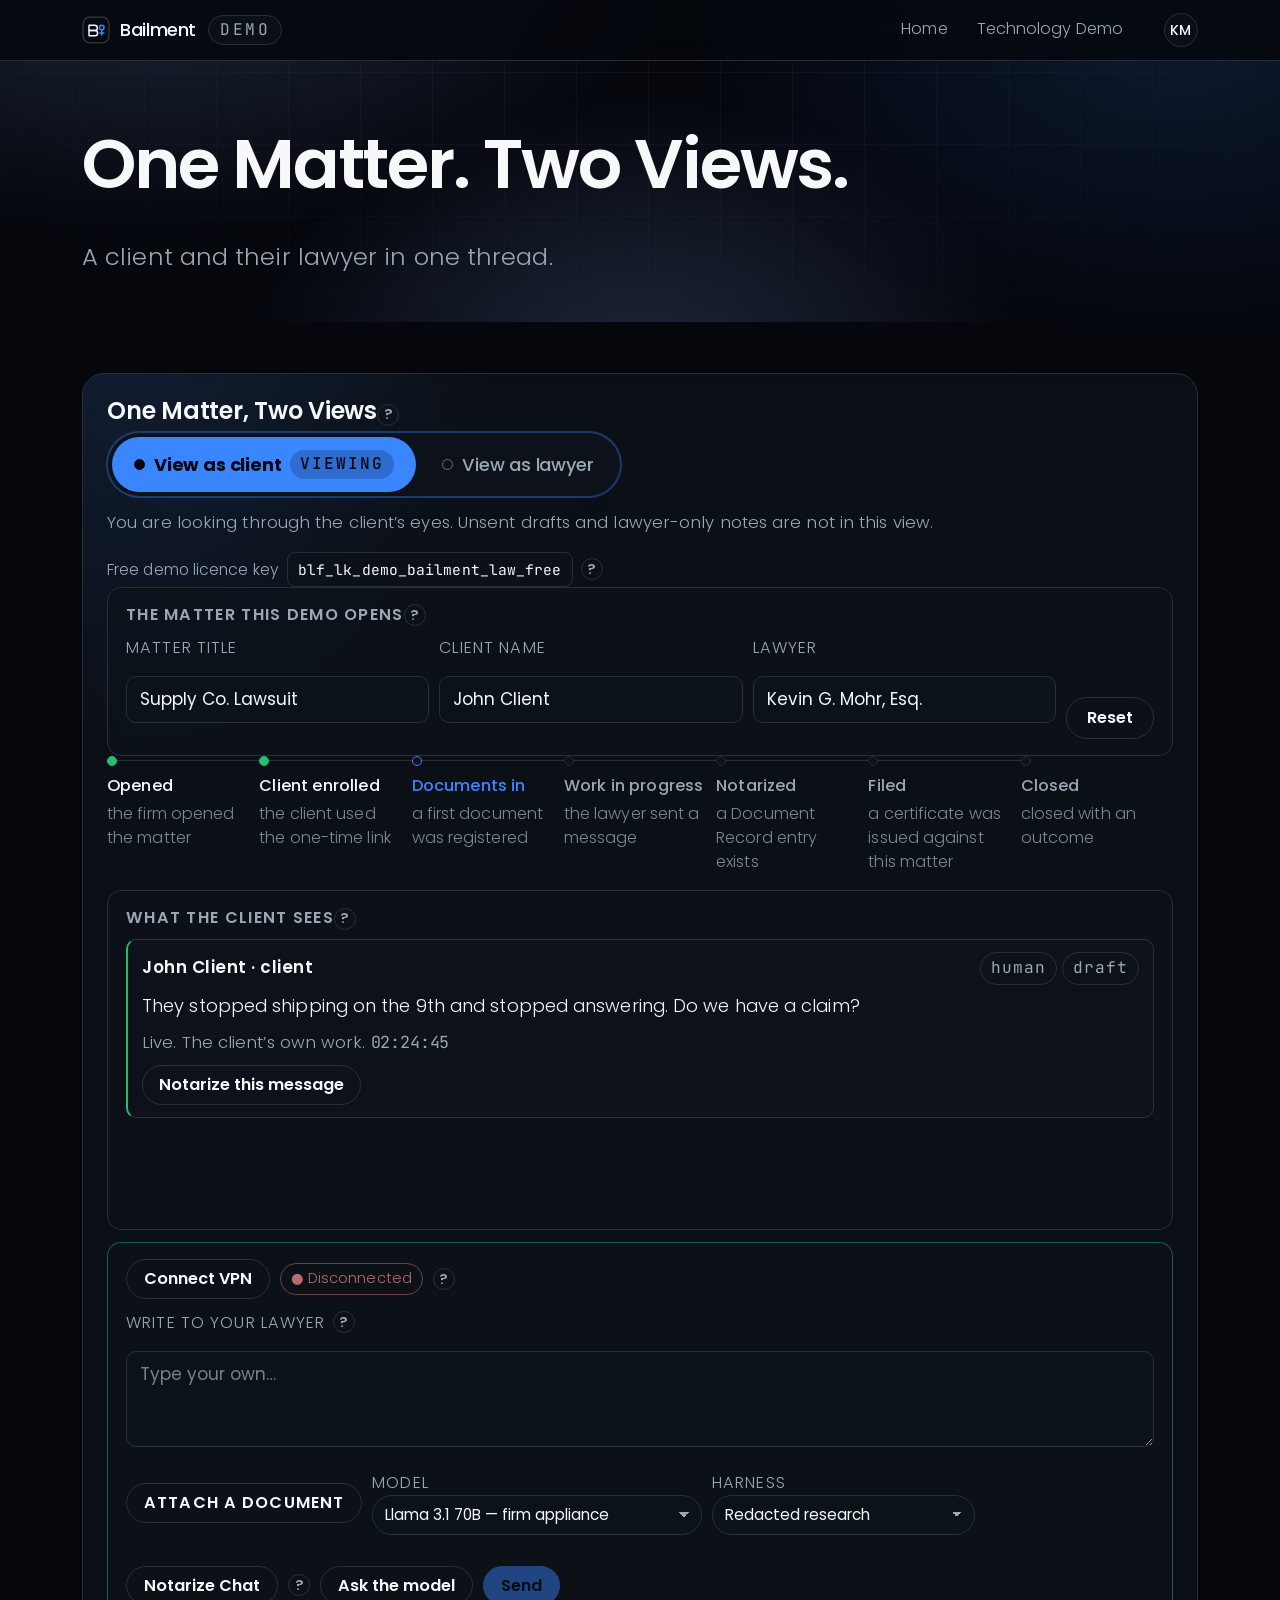
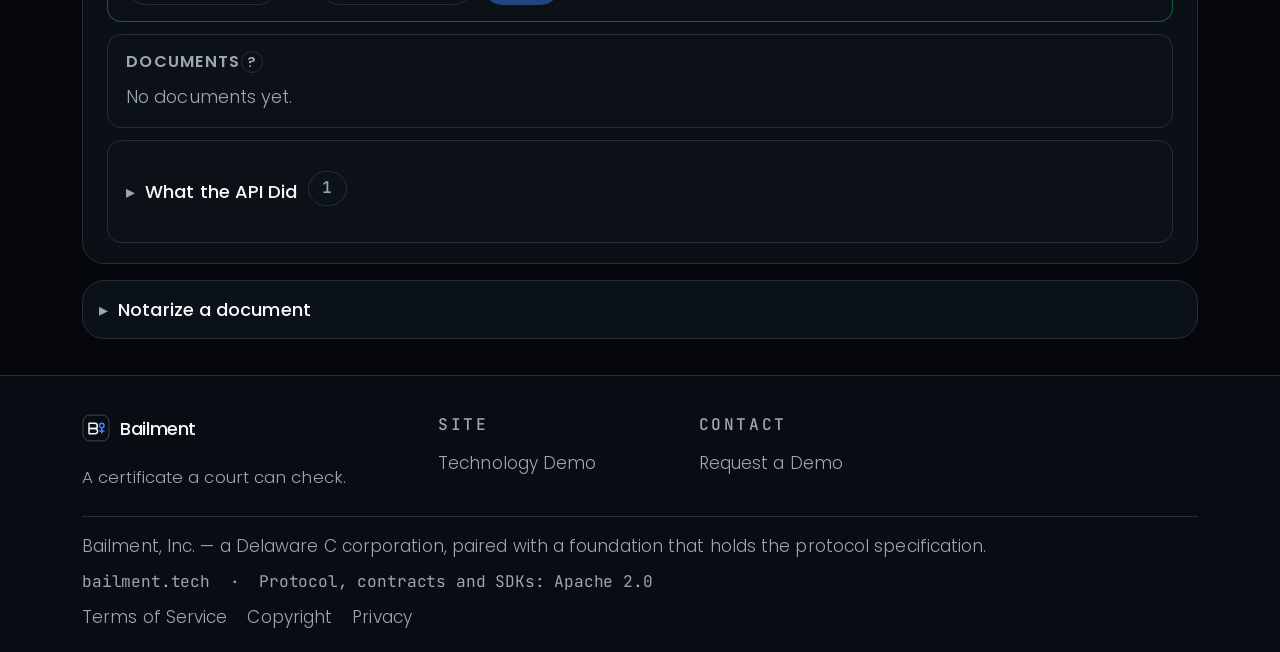
==== commit b5453eb6: "feat: add dynamic chat UX layer (fade-in bubbles, typing indicator)" ====
--- a/workplace.html
+++ b/workplace.html
@@ -139,6 +139,7 @@
   }, 600);
 });
 </script>
+<script src="app/chat-ux.js?v=1"></script>
 <script src="app/profile.js?v=4"></script>
 <script src="app/config.js?v=8"></script>
 </body>
